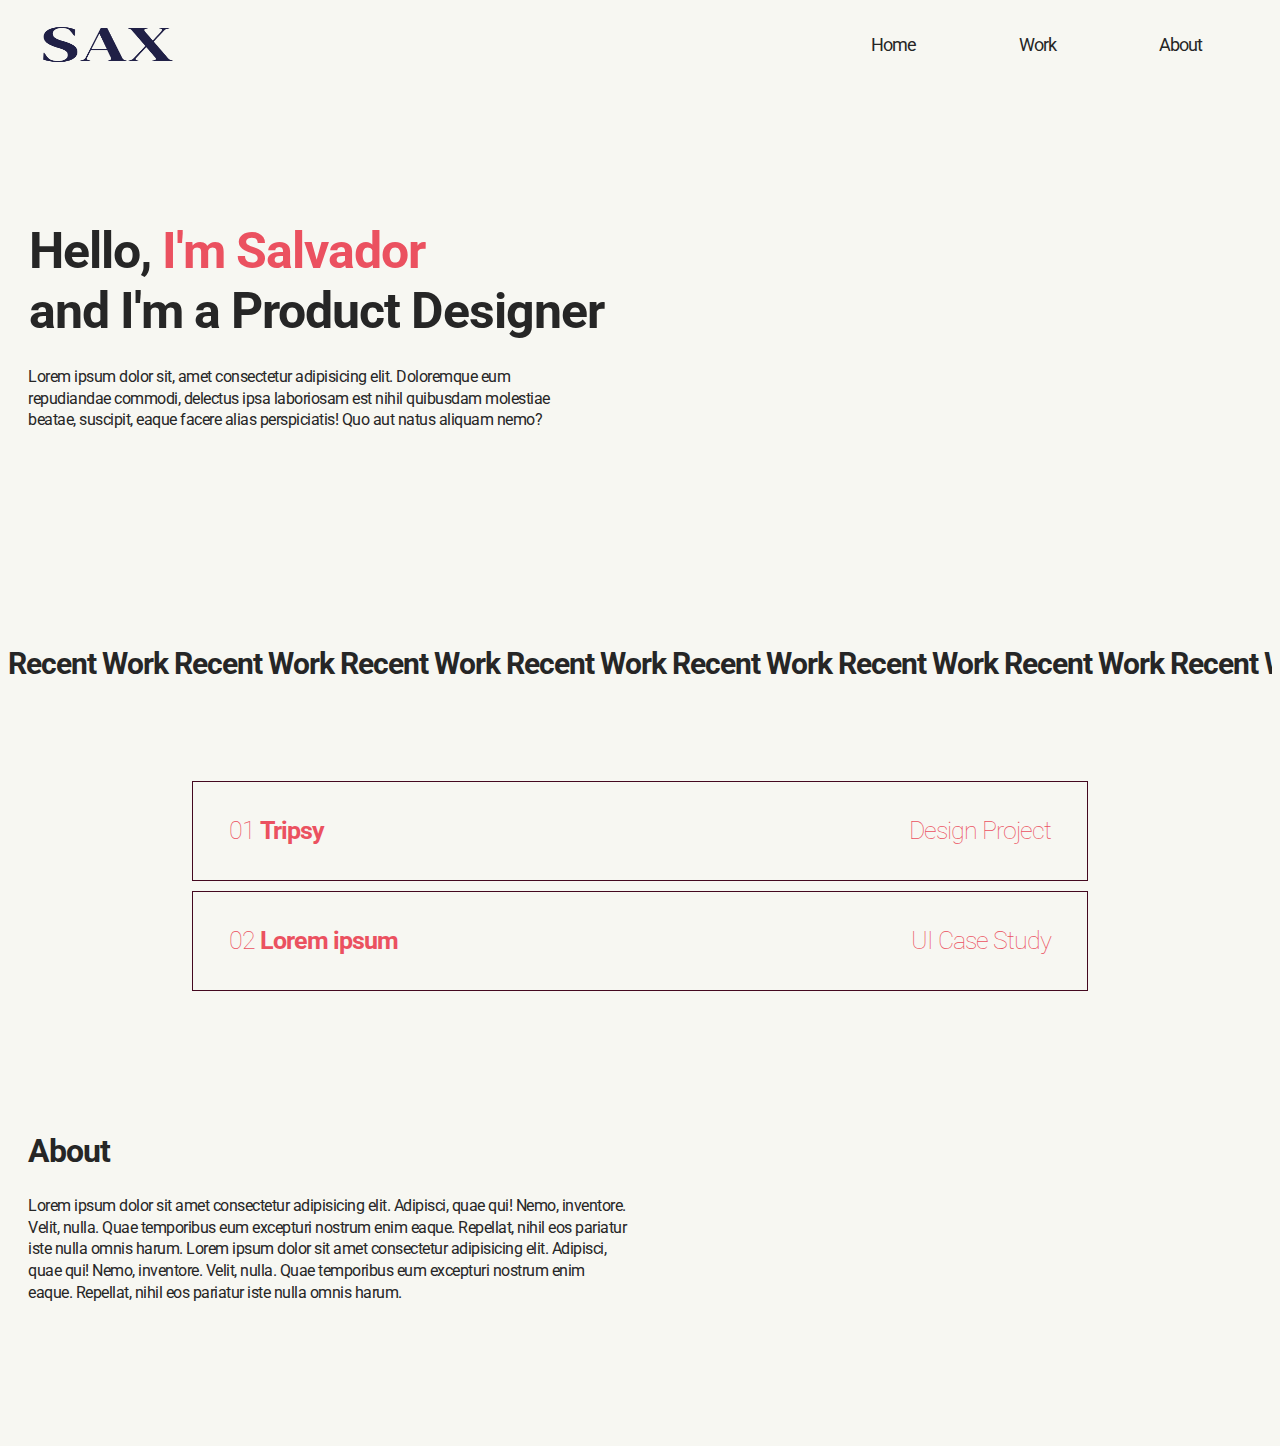
==== index.html @ dc63a910 "Styled the project button showcase and added the image pop-up when hovered over the button. Added ne" ====
<!DOCTYPE html>
<html lang="en">
  <head>
    <meta charset="UTF-8">
    <meta name="viewport" content="width=device-width, initial-scale=1.0">
    <meta http-equiv="X-UA-Compatible" content="ie=edge">
    <title>Product Design Portfolio</title>
    <link rel="icon" type="image" href="/images/icon.png">
    <link rel="stylesheet" href="styles.css">
    <link rel="preconnect" href="https://fonts.googleapis.com">
    <link rel="preconnect" href="https://fonts.gstatic.com" crossorigin>
    <link href="https://fonts.googleapis.com/css2?family=Roboto:wght@400;700&display=swap" rel="stylesheet">
  </head>
  <body>
    <!--header=home page-->
    <div id="header">
        <div class="container">
          <nav>
              <img src="images/logo.png" class="logo">
              <ul>
                  <li><a href="#">Home</a></li>
                  <li><a href="#">Work</a></li>
                  <li><a href="#">About</a></li>
              </ul>
          </nav>
          <div class="header-text">
            <h1>Hello, <span>I'm Salvador</span> </h1>
            <h1>and I'm a <span id="pd">Product Designer</span></h1>
          </div>
          <div class="header-subtext">
            <p>Lorem ipsum dolor sit, amet consectetur adipisicing elit. Doloremque eum repudiandae commodi, delectus ipsa laboriosam est nihil quibusdam molestiae beatae, suscipit, eaque facere alias perspiciatis! Quo aut natus aliquam nemo?</p>
          </div>
        </div>
    </div>
    <!--project showcase-->
    <div id="works">
      <div class="container">
        <div class="sec-header">
          <div class="anim">
            <p>Recent Work Recent Work Recent Work Recent Work Recent Work Recent Work Recent Work Recent Work Recent Work Recent Work Recent Work Recent Work Recent Work Recent Work Recent Work Recent Work Recent Work Recent Work</p>
          </div>
        </div>
        <div class="works-col">
          <button>
            <span>
              01 <span id="pr-name">Tripsy</span>
            </span>
            <img src="./images/tripsy-cover.png" class="proj-cover"/>
            <span>
              Design Project
            </span>
          </button>
          <button>
            <span>
              02 <span id="pr-name">Lorem ipsum</span>
            </span>
            <img src="https://picsum.photos/200" class="proj-cover"/>
            <span>
              UI Case Study
            </span>
          </button>
        </div>
      </div>
    </div>
    <!--about-->
    <div id="about">
      <div class="container">
        <h1>About</h1>
        <div class="description">
          <p>
            Lorem ipsum dolor sit amet consectetur adipisicing elit. Adipisci, quae qui! Nemo, inventore. Velit, nulla. Quae temporibus eum excepturi nostrum enim eaque. Repellat, nihil eos pariatur iste nulla omnis harum.
            Lorem ipsum dolor sit amet consectetur adipisicing elit. Adipisci, quae qui! Nemo, inventore. Velit, nulla. Quae temporibus eum excepturi nostrum enim eaque. Repellat, nihil eos pariatur iste nulla omnis harum.
          </p>
        </div>
        <div class="img-me">

        </div>
      </div>
    </div>
    
	<script src="index.js"></script>
  </body>
</html>
---- styles.css ----
*{
    font-family: 'Roboto', sans-serif;
    letter-spacing: -1px;
}
body{
    max-width: 100%;
    background-color: #F7F7F2;
    color: #262626;
    overflow-x: hidden;
}
#header, #about{
    padding: 10px 20px;
    
}
.logo{
    height: 35px;
    width: 130px;
    padding-left: 15px;
}
nav{
    display: flex;
    align-items: center;
    justify-content: space-between;
}
nav ul li{
    display: inline-block;
    list-style: none;
    margin: 0px 50px;
}

nav ul li a{
    color: #262626;
    letter-spacing: -1px;
    text-decoration: none;
    font-size: 18px;
}

nav ul li a:hover{
    color:#EB5160;
    transition: 0.3s;
}

.header-text{
    margin-top: 150px;
    width: 1000px;
}
.header-text span {
    color: #EB5160;
}
.header-text h1 {
    font-size: 50px;
    margin: 0px 0px;
    letter-spacing: -1px;
    padding: 1px;
}
.header-subtext{
    margin-top: 25px;
    margin-bottom: 125px;
    width: 500px;
}
.header-subtext p{
    width: 550px;
    letter-spacing: -0.5px;
    line-height: 1.35;
}
#pd {
    color: #262626;
    position: relative;
}
#pd::after{
    content: '';
    height: 2.5px;
    background: #450920;
    position: absolute;
    left: 0;
    bottom: -2.5px;
    width: 0%;
    z-index: -1;
    transition: all 0.3s;
    transform-origin: 0% 100%;
}
#pd:hover{
    color: #F7F7F2;
    transition: all 0.6s;
}
#pd:hover::after{
    width: 101%;
    transform: scaleY(25);
    transition: all 0.5s;
}

#works{
    padding: 50px 0px;
    overflow: hidden;
}

#works .sec-header{
    white-space: nowrap;
    padding-bottom: 50px;
}

#works .sec-header p{
    font-size: 30px;
    color:#262626;
    font-weight: bold;
    margin-bottom: 0;
}

#works .anim{
    animation: anim 10s infinite linear;
}

@keyframes anim{
    from{
        transform: translateX(0%);
    }
    to {
        transform: translateX(-50%);
    }
}

.works-col{
    padding: 50px 125px;
    display: block;
}
.works-col button{
    background-color: #F7F7F2;
    height: 100px;
    width: 70vw;
    border: 1px solid #450920;
    margin-bottom: 10px;
    display: flex;
    justify-content: space-between;
    align-items: center;
    cursor: pointer;
    margin-right: auto;
    margin-left: auto;
}

.works-col button:hover{
    transition: 0s;
    background-color: #450920;
    border-radius: 100px;
}

.works-col button:hover > span, .works-col button:hover > span #pr-name{
    color:#F7F7F2;
}

.works-col button span{
    color: #EB5160;
    margin: 0px 30px;
    font-weight:lighter;
    font-size: 25px;
    max-width: 200px;
    display: inline-block;
}

.works-col button span #pr-name{
    color: #EB5160;
    margin: 0px 0px;
    font-weight: bold;
}

.description{
    margin-top: 25px;
    margin-bottom: 125px;
    width: 500px;
}
.description p{
    width: 600px;
    letter-spacing: -0.5px;
    line-height: 1.35;
}
.proj-cover{
    position: relative;
    object-fit: cover;
    height: 250px;
    width: 250px;
    left: 5px;
    border-radius: 20px;
    display: none;
    border: 1px solid #450920;
}

.works-col button:hover .proj-cover{
    display: block;
}

@media only screen and (max-width: 800px) {
    .works-col button:hover .proj-cover{
        display: none;
    }
}
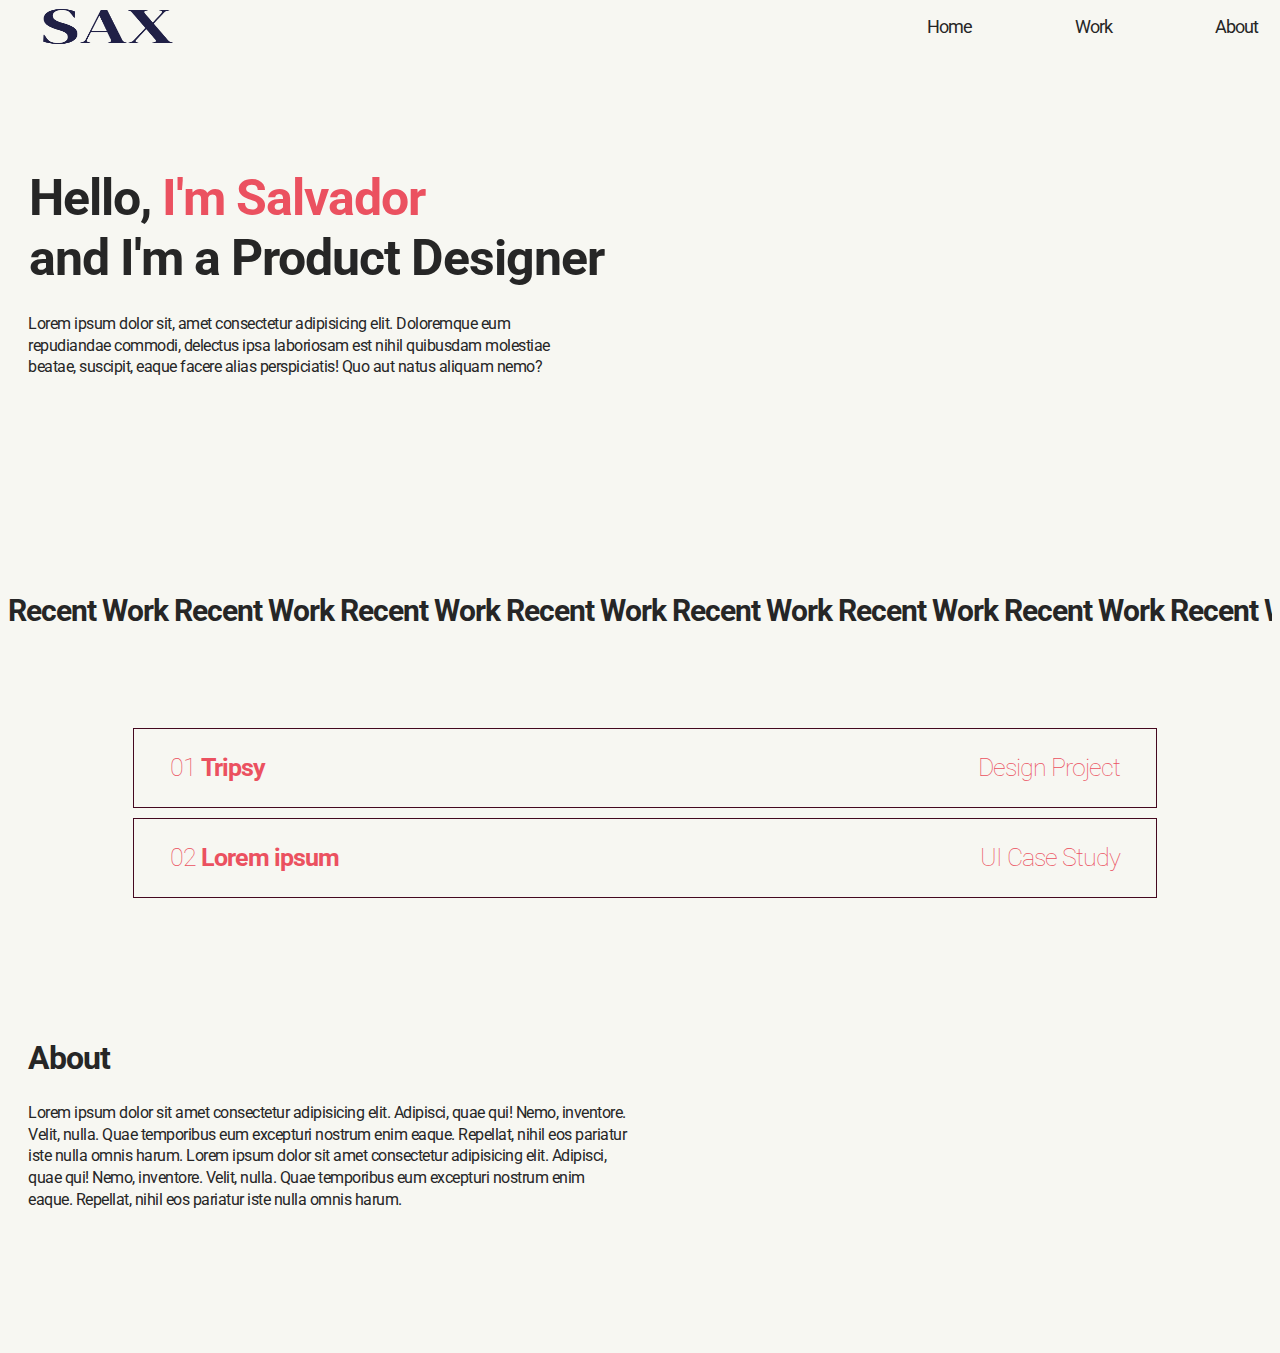
==== commit a659ea24: "Made navbar stick to top of screen when scrolling. Made the project buttons thinner and longer as we" ====
--- a/index.html
+++ b/index.html
@@ -15,7 +15,7 @@
     <!--header=home page-->
     <div id="header">
         <div class="container">
-          <nav>
+          <nav id="sticky">
               <img src="images/logo.png" class="logo">
               <ul>
                   <li><a href="#">Home</a></li>
--- a/styles.css
+++ b/styles.css
@@ -22,6 +22,12 @@
     align-items: center;
     justify-content: space-between;
 }
+#sticky {
+    background-color: #F7F7F2;
+    position: fixed;
+    top: 0;
+    width: 100%;
+  }
 nav ul li{
     display: inline-block;
     list-style: none;
@@ -125,8 +131,8 @@
 }
 .works-col button{
     background-color: #F7F7F2;
-    height: 100px;
-    width: 70vw;
+    height: 80px;
+    width: 80vw;
     border: 1px solid #450920;
     margin-bottom: 10px;
     display: flex;
@@ -141,6 +147,7 @@
     transition: 0s;
     background-color: #450920;
     border-radius: 100px;
+    transition: 0.1s;
 }
 
 .works-col button:hover > span, .works-col button:hover > span #pr-name{
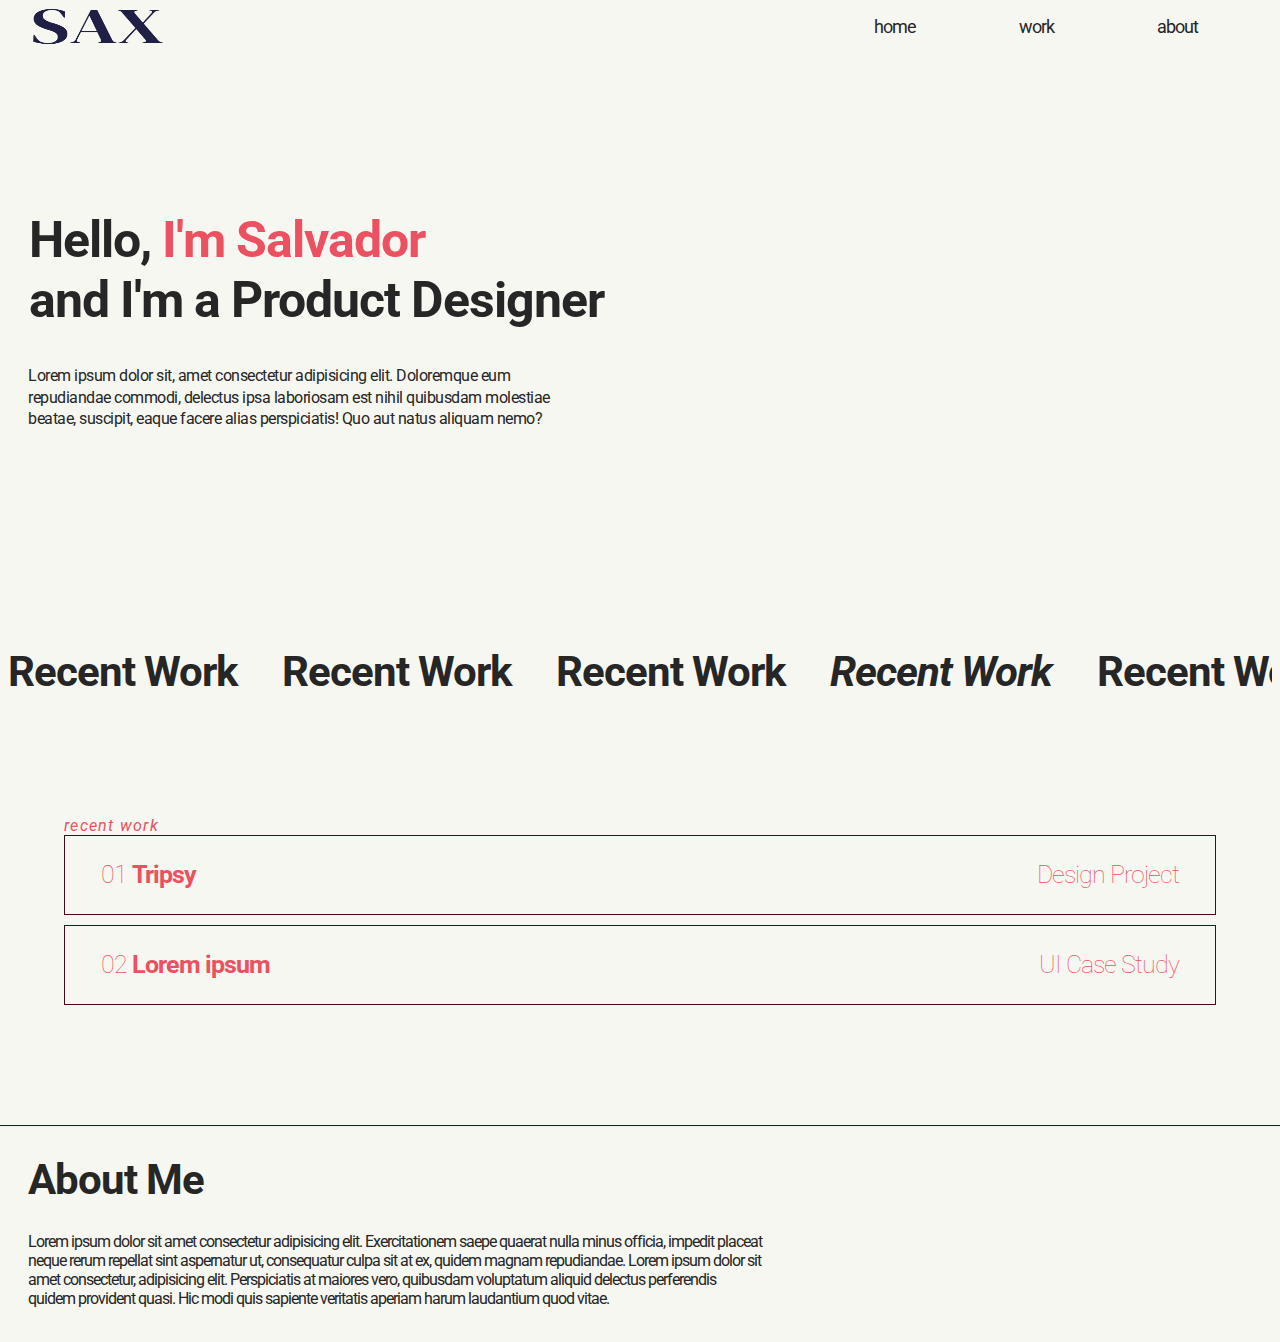
==== commit 203c04e4: "more format changes to the css. updated the structure and animation within the recent work section. " ====
--- a/index.html
+++ b/index.html
@@ -37,10 +37,11 @@
       <div class="container">
         <div class="sec-header">
           <div class="anim">
-            <p>Recent Work Recent Work Recent Work Recent Work Recent Work Recent Work Recent Work Recent Work Recent Work Recent Work Recent Work Recent Work Recent Work Recent Work Recent Work Recent Work Recent Work Recent Work</p>
+            <p>Recent Work &nbsp &nbsp Recent Work &nbsp &nbsp Recent Work &nbsp &nbsp <i>Recent Work &nbsp &nbsp</i> Recent Work &nbsp &nbsp Recent Work &nbsp &nbsp <i>Recent Work &nbsp &nbsp</i> Recent Work &nbsp &nbsp Recent Work &nbsp &nbsp Recent Work &nbsp &nbsp Recent Work &nbsp &nbsp Recent Work &nbsp &nbsp Recent </p>
           </div>
         </div>
         <div class="works-col">
+          <span id="works-header">recent work</span>
           <button>
             <span>
               01 <span id="pr-name">Tripsy</span>
@@ -63,19 +64,18 @@
       </div>
     </div>
     <!--about-->
+    <hr>
     <div id="about">
       <div class="container">
-        <h1>About</h1>
-        <div class="description">
-          <p>
-            Lorem ipsum dolor sit amet consectetur adipisicing elit. Adipisci, quae qui! Nemo, inventore. Velit, nulla. Quae temporibus eum excepturi nostrum enim eaque. Repellat, nihil eos pariatur iste nulla omnis harum.
-            Lorem ipsum dolor sit amet consectetur adipisicing elit. Adipisci, quae qui! Nemo, inventore. Velit, nulla. Quae temporibus eum excepturi nostrum enim eaque. Repellat, nihil eos pariatur iste nulla omnis harum.
-          </p>
+        <div class="row">
+          <div class="about-col1">
+            <h1 class="sub-title">About Me</h1>
+            <p>Lorem ipsum dolor sit amet consectetur adipisicing elit. Exercitationem saepe quaerat nulla minus officia, impedit placeat neque rerum repellat sint aspernatur ut, consequatur culpa sit at ex, quidem magnam repudiandae. Lorem ipsum dolor sit amet consectetur, adipisicing elit. Perspiciatis at maiores vero, quibusdam voluptatum aliquid delectus perferendis quidem provident quasi. Hic modi quis sapiente veritatis aperiam harum laudantium quod vitae.</p>
+          </div>
+          <div class="about-col2">
+            <!--image of me-->
+          </div>
         </div>
-        <div class="img-me">
-
-        </div>
-      </div>
     </div>
     
 	<script src="index.js"></script>
--- a/styles.css
+++ b/styles.css
@@ -8,10 +8,6 @@
     color: #262626;
     overflow-x: hidden;
 }
-#header, #about{
-    padding: 10px 20px;
-    
-}
 .logo{
     height: 35px;
     width: 130px;
@@ -21,12 +17,21 @@
     display: flex;
     align-items: center;
     justify-content: space-between;
+    margin: 0px;
+    padding: 0px 10px;
+    white-space:nowrap;
+
+}
+nav ul{
+    padding-right: 50px;
 }
 #sticky {
     background-color: #F7F7F2;
     position: fixed;
     top: 0;
     width: 100%;
+    z-index: 9999;
+    margin: 0px;
   }
 nav ul li{
     display: inline-block;
@@ -39,6 +44,7 @@
     letter-spacing: -1px;
     text-decoration: none;
     font-size: 18px;
+    text-transform: lowercase;
 }
 
 nav ul li a:hover{
@@ -47,8 +53,9 @@
 }
 
 .header-text{
-    margin-top: 150px;
+    margin-top: 200px;
     width: 1000px;
+    padding: 10px 20px;
 }
 .header-text span {
     color: #EB5160;
@@ -63,6 +70,7 @@
     margin-top: 25px;
     margin-bottom: 125px;
     width: 500px;
+    padding: 0px 20px;
 }
 .header-subtext p{
     width: 550px;
@@ -106,14 +114,14 @@
 }
 
 #works .sec-header p{
-    font-size: 30px;
+    font-size: 42px;
     color:#262626;
     font-weight: bold;
     margin-bottom: 0;
 }
 
 #works .anim{
-    animation: anim 10s infinite linear;
+    animation: anim 6.5s infinite linear;
 }
 
 @keyframes anim{
@@ -124,15 +132,23 @@
         transform: translateX(-50%);
     }
 }
+#works-header{
+    font-style: italic;
+    letter-spacing: 1.25px;
+    color: #EB5160;
+}
 
 .works-col{
-    padding: 50px 125px;
+    white-space: nowrap;
+    padding: 70px 0px;
+    margin: 0 auto;
     display: block;
+    width: 90vw;
 }
 .works-col button{
     background-color: #F7F7F2;
     height: 80px;
-    width: 80vw;
+    width: 100%;
     border: 1px solid #450920;
     margin-bottom: 10px;
     display: flex;
@@ -169,33 +185,56 @@
     font-weight: bold;
 }
 
-.description{
-    margin-top: 25px;
-    margin-bottom: 125px;
-    width: 500px;
-}
-.description p{
-    width: 600px;
-    letter-spacing: -0.5px;
-    line-height: 1.35;
-}
 .proj-cover{
-    position: relative;
+    position: absolute;
+    left: 40%;
     object-fit: cover;
-    height: 250px;
-    width: 250px;
-    left: 5px;
-    border-radius: 20px;
+    height: 300px;
+    width: 350px;
+    border-radius: 50px;
     display: none;
     border: 1px solid #450920;
 }
 
 .works-col button:hover .proj-cover{
     display: block;
+    animation: fade_in_show 0.3s;
+}
+@keyframes fade_in_show {
+    0%{
+        opacity: 0;
+        transform: scale(0.7);
+    }
+    100%{
+        opacity: 1;
+        transform: scale(1);
+    }
 }
 
 @media only screen and (max-width: 800px) {
     .works-col button:hover .proj-cover{
         display: none;
     }
-}+}
+#about{
+    padding: 10px 20px;
+    
+}
+.row{
+    display: flex;
+    justify-content: space-between;
+    flex-wrap: wrap;
+}
+.about-col1{
+    flex-basis: 60%;
+}
+.sub-title{
+    font-size: 42px;
+}
+.about-col2{
+    flex-basis: 35%;
+}
+hr{
+    border-top: .5px solid #450920;
+    margin: -10px;
+  }
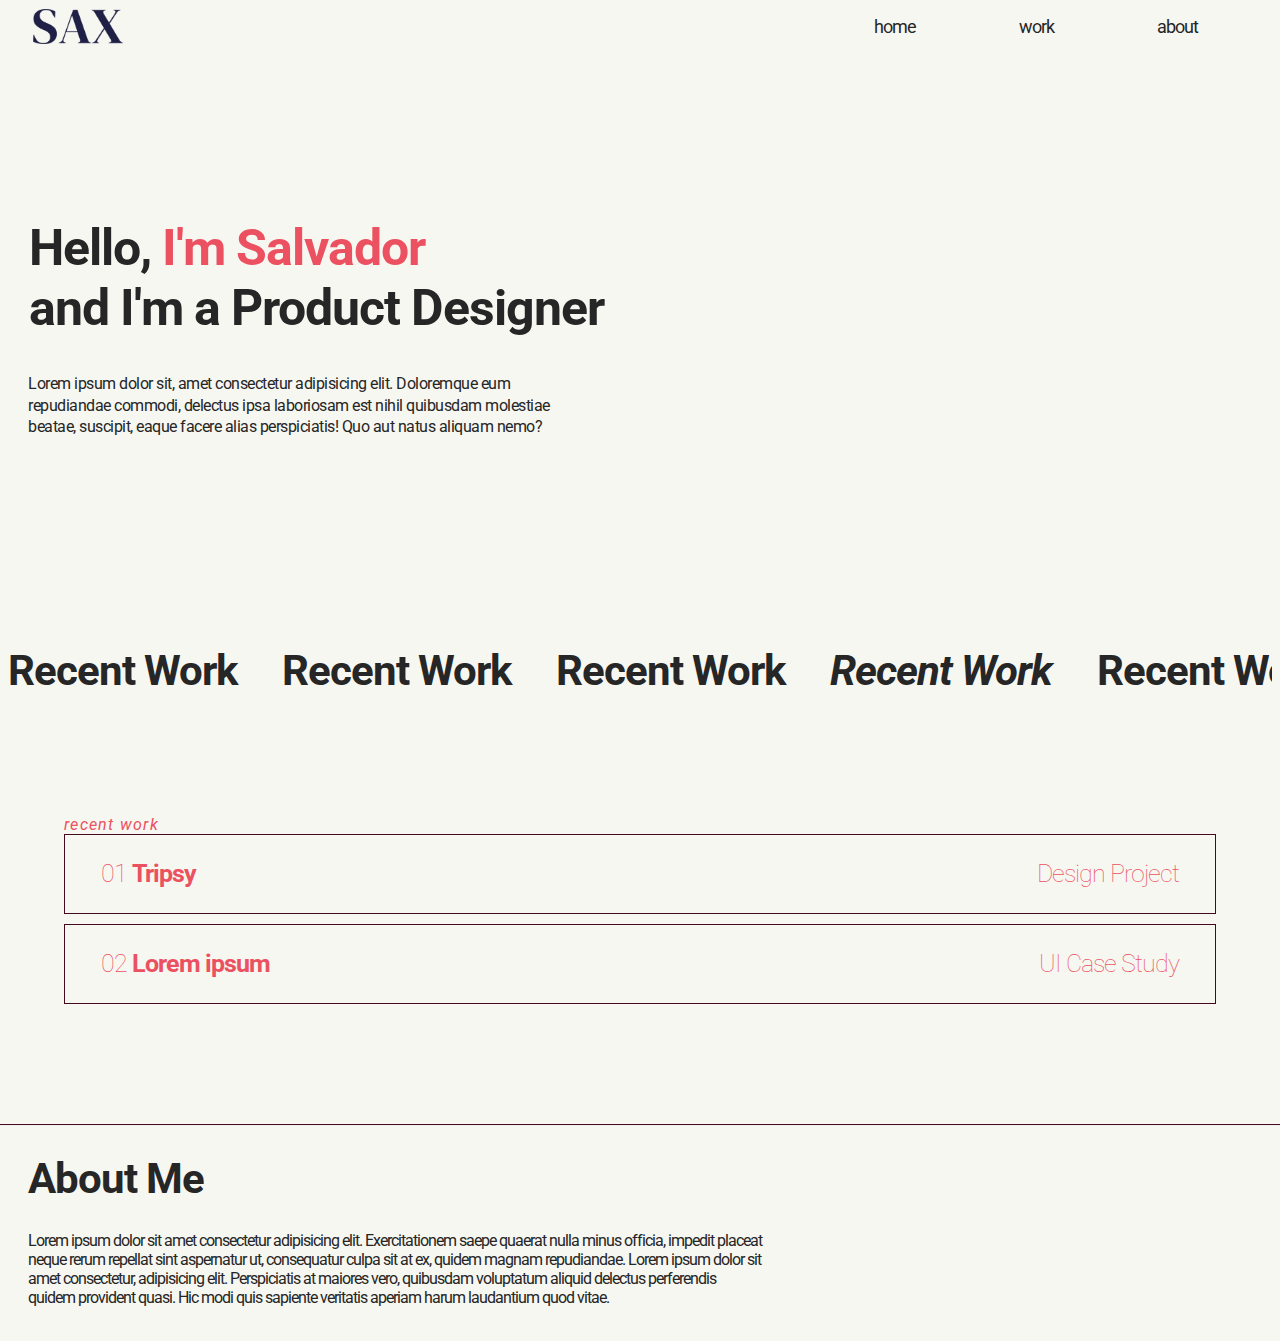
==== commit 4ad635e1: "general changes to make site more functional. Minor layour changes" ====
--- a/index.html
+++ b/index.html
@@ -23,12 +23,19 @@
                   <li><a href="#">About</a></li>
               </ul>
           </nav>
-          <div class="header-text">
-            <h1>Hello, <span>I'm Salvador</span> </h1>
-            <h1>and I'm a <span id="pd">Product Designer</span></h1>
-          </div>
-          <div class="header-subtext">
-            <p>Lorem ipsum dolor sit, amet consectetur adipisicing elit. Doloremque eum repudiandae commodi, delectus ipsa laboriosam est nihil quibusdam molestiae beatae, suscipit, eaque facere alias perspiciatis! Quo aut natus aliquam nemo?</p>
+          <div class="row">
+            <div class="hero">
+              <div class="header-text">
+                <h1>Hello, <span>I'm Salvador</span> </h1>
+                <h1>and I'm a <span id="pd">Product Designer</span></h1>
+              </div>
+              <div class="header-subtext">
+                <p>Lorem ipsum dolor sit, amet consectetur adipisicing elit. Doloremque eum repudiandae commodi, delectus ipsa laboriosam est nihil quibusdam molestiae beatae, suscipit, eaque facere alias perspiciatis! Quo aut natus aliquam nemo?</p>
+              </div>
+            </div>
+            <div id="bg-cont">
+              
+            </div>
           </div>
         </div>
     </div>
--- a/styles.css
+++ b/styles.css
@@ -10,7 +10,7 @@
 }
 .logo{
     height: 35px;
-    width: 130px;
+    width: 90px;
     padding-left: 15px;
 }
 nav{
@@ -24,6 +24,10 @@
 }
 nav ul{
     padding-right: 50px;
+}
+#header .container{
+    margin-bottom: 100px;
+    flex-basis: 10%;
 }
 #sticky {
     background-color: #F7F7F2;
@@ -54,8 +58,9 @@
 
 .header-text{
     margin-top: 200px;
-    width: 1000px;
+    width: 50vw;
     padding: 10px 20px;
+    white-space: nowrap;
 }
 .header-text span {
     color: #EB5160;
@@ -68,7 +73,6 @@
 }
 .header-subtext{
     margin-top: 25px;
-    margin-bottom: 125px;
     width: 500px;
     padding: 0px 20px;
 }
@@ -210,12 +214,6 @@
         transform: scale(1);
     }
 }
-
-@media only screen and (max-width: 800px) {
-    .works-col button:hover .proj-cover{
-        display: none;
-    }
-}
 #about{
     padding: 10px 20px;
     
@@ -238,3 +236,22 @@
     border-top: .5px solid #450920;
     margin: -10px;
   }
+
+  @media only screen and (max-width: 600px) {
+    .works-col button:hover .proj-cover{
+        display: none;
+    }
+    .works-col button span{
+        display: block;
+        text-align: left;
+    }
+    .header-text h1{
+        font-size: 34px;
+    }
+    #pd:hover::after{
+        transform: scaleY(17);
+    }
+    .header-subtext p{
+        width: 400px;
+    }
+}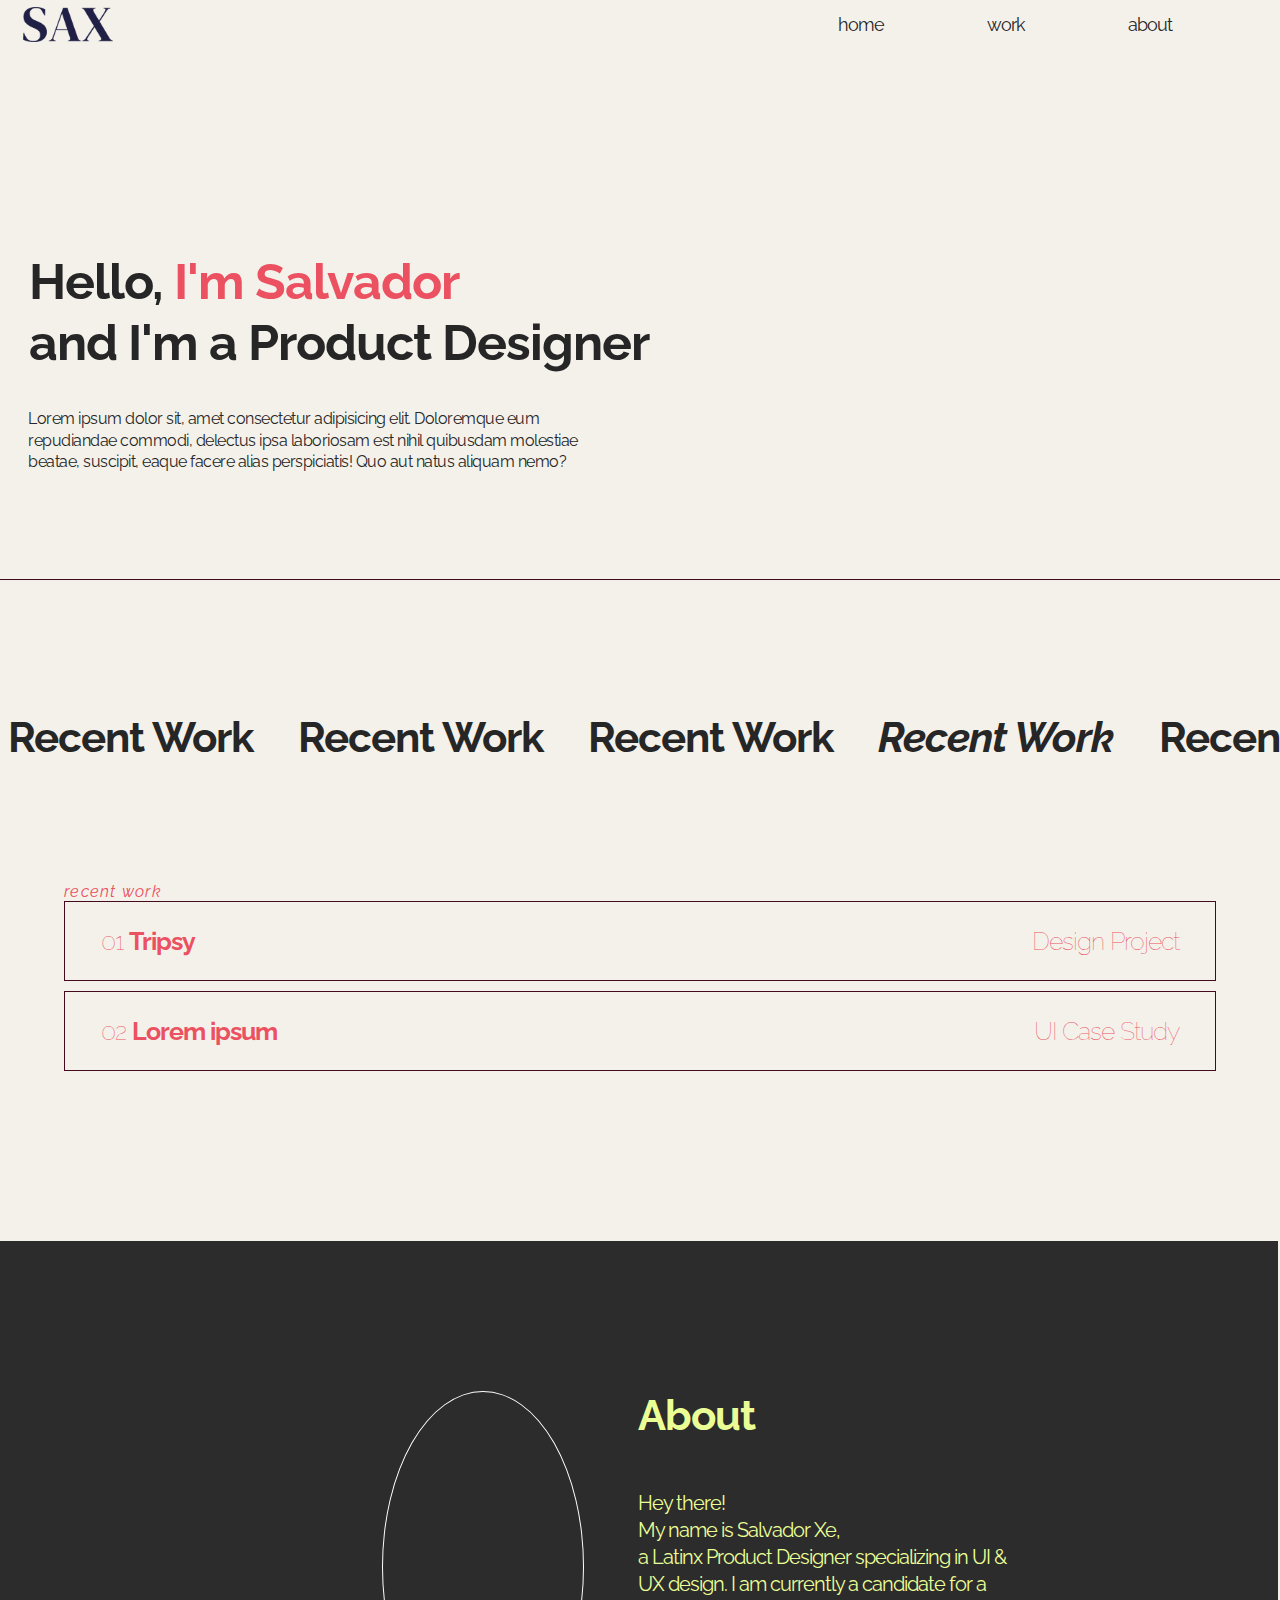
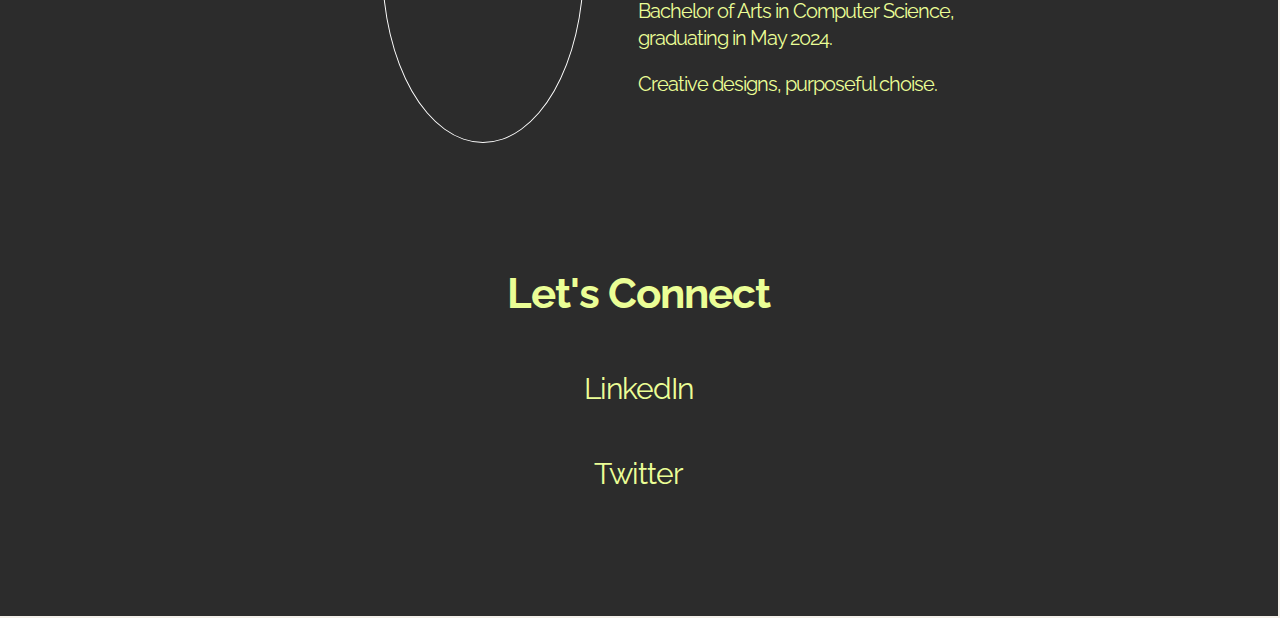
==== commit cd0755cc: "general style changes. Further development of about section with links." ====
--- a/index.html
+++ b/index.html
@@ -7,15 +7,15 @@
     <title>Product Design Portfolio</title>
     <link rel="icon" type="image" href="/images/icon.png">
     <link rel="stylesheet" href="styles.css">
-    <link rel="preconnect" href="https://fonts.googleapis.com">
-    <link rel="preconnect" href="https://fonts.gstatic.com" crossorigin>
-    <link href="https://fonts.googleapis.com/css2?family=Roboto:wght@400;700&display=swap" rel="stylesheet">
+    <style>
+      @import url('https://fonts.googleapis.com/css2?family=Raleway:wght@100;300;400;700;800&display=swap');
+    </style>
   </head>
   <body>
     <!--header=home page-->
     <div id="header">
         <div class="container">
-          <nav id="sticky">
+          <nav id>
               <img src="images/logo.png" class="logo">
               <ul>
                   <li><a href="#">Home</a></li>
@@ -39,6 +39,7 @@
           </div>
         </div>
     </div>
+    <hr>
     <!--project showcase-->
     <div id="works">
       <div class="container">
@@ -71,20 +72,30 @@
       </div>
     </div>
     <!--about-->
-    <hr>
     <div id="about">
       <div class="container">
         <div class="row">
           <div class="about-col1">
-            <h1 class="sub-title">About Me</h1>
-            <p>Lorem ipsum dolor sit amet consectetur adipisicing elit. Exercitationem saepe quaerat nulla minus officia, impedit placeat neque rerum repellat sint aspernatur ut, consequatur culpa sit at ex, quidem magnam repudiandae. Lorem ipsum dolor sit amet consectetur, adipisicing elit. Perspiciatis at maiores vero, quibusdam voluptatum aliquid delectus perferendis quidem provident quasi. Hic modi quis sapiente veritatis aperiam harum laudantium quod vitae.</p>
+            <!--image of me-->
+            <div>
+
+            </div>
           </div>
           <div class="about-col2">
-            <!--image of me-->
+            <h1 class="sub-title">About</h1>
+            <span>
+              Hey there!<br>My name is Salvador Xe,<br> a Latinx Product Designer specializing in UI & UX design. I am currently a candidate for a Bachelor of Arts in Computer Science, graduating in May 2024.
+            </span>
+            <p>Creative designs, purposeful choise.</p>
           </div>
+          </div>
+          <div class="connect">
+            <h1>Let's Connect</h1>
+            <a href="https://www.linkedin.com/in/salvador-xe/" target="_blank">LinkedIn</a>
+            <a href="https://twitter.com/ennsalad?s=21&t=iCA6GSl_lS43xps2Y5ktQA" target="_blank">Twitter</a>
         </div>
     </div>
     
-	<script src="index.js"></script>
+	  <script src="index.js"></script>
   </body>
 </html>--- a/styles.css
+++ b/styles.css
@@ -1,10 +1,10 @@
 *{
-    font-family: 'Roboto', sans-serif;
+    font-family: 'Raleway', sans-serif;
     letter-spacing: -1px;
 }
 body{
     max-width: 100%;
-    background-color: #F7F7F2;
+    background-color: #F4F1EB;
     color: #262626;
     overflow-x: hidden;
 }
@@ -17,7 +17,7 @@
     display: flex;
     align-items: center;
     justify-content: space-between;
-    margin: 0px;
+    margin: -10px;
     padding: 0px 10px;
     white-space:nowrap;
 
@@ -29,14 +29,6 @@
     margin-bottom: 100px;
     flex-basis: 10%;
 }
-#sticky {
-    background-color: #F7F7F2;
-    position: fixed;
-    top: 0;
-    width: 100%;
-    z-index: 9999;
-    margin: 0px;
-  }
 nav ul li{
     display: inline-block;
     list-style: none;
@@ -98,7 +90,7 @@
     transform-origin: 0% 100%;
 }
 #pd:hover{
-    color: #F7F7F2;
+    color: #F4F1EB;
     transition: all 0.6s;
 }
 #pd:hover::after{
@@ -108,8 +100,8 @@
 }
 
 #works{
-    padding: 50px 0px;
-    overflow: hidden;
+    height: auto;
+    padding: 100px 0px;
 }
 
 #works .sec-header{
@@ -150,7 +142,7 @@
     width: 90vw;
 }
 .works-col button{
-    background-color: #F7F7F2;
+    background-color: #F4F1EB;
     height: 80px;
     width: 100%;
     border: 1px solid #450920;
@@ -171,7 +163,7 @@
 }
 
 .works-col button:hover > span, .works-col button:hover > span #pr-name{
-    color:#F7F7F2;
+    color:#F4F1EB;
 }
 
 .works-col button span{
@@ -215,43 +207,103 @@
     }
 }
 #about{
-    padding: 10px 20px;
+    padding: 100px 0px;
+    width: 100vw;
+    height: auto;
+    background-color: #2C2C2C;
+    color: #EBFE96;
+    margin: -10px;
     
+}
+#about .container .row{
+    padding: 0px 100px;
 }
 .row{
     display: flex;
     justify-content: space-between;
     flex-wrap: wrap;
+    
 }
 .about-col1{
-    flex-basis: 60%;
+    flex-basis: 45%;
+}
+.about-col1 div{
+    margin-top: 50px;
+    float: right;
+    width: 200px;
+    height: 350px;
+    border: 1px solid #fff;
+    border-radius: 50%;
 }
 .sub-title{
+    margin-top: 50px;
+    margin-bottom: 50px;
     font-size: 42px;
 }
 .about-col2{
-    flex-basis: 35%;
+    text-align: left;
+    width: 500px;
+    height: 500px;
+    flex-basis: 50%;
+}
+.about-col2 span{
+    display: inline-block;
+    width: 30vw;
+    font-size: 20px;
+    font-weight: thin;
+    line-height: 1.35;
+}
+.about-col2 p{
+    width: 30vw;
+    font-size: 20px;
 }
 hr{
     border-top: .5px solid #450920;
     margin: -10px;
-  }
-
-  @media only screen and (max-width: 600px) {
+}
+.connect{
+    text-align: center;
+}
+.connect h1{
+    font-size: 42px;
+}
+.connect a{
+    padding-top: 25px;
+    padding-bottom: 25px;
+    text-decoration: none;
+    color: #EBFE96;
+    font-size: 30px;
+    display: block;
+}
+@media only screen and (max-width: 600px) {
     .works-col button:hover .proj-cover{
         display: none;
     }
     .works-col button span{
         display: block;
         text-align: left;
+        font-size: 22px;
     }
     .header-text h1{
-        font-size: 34px;
+        font-size: 32px;
     }
     #pd:hover::after{
         transform: scaleY(17);
     }
     .header-subtext p{
-        width: 400px;
+        width: 350px;
+    }
+    .about-col1{
+        display: none;
+    }
+    .about-col2{
+        width: 600px;
+    }
+    #about .container .row{
+        padding: 0px 30px;
+    }
+    .about-col2 span, .about-col2 p{
+        width: 500px;
+        font-size: 28px;
     }
 }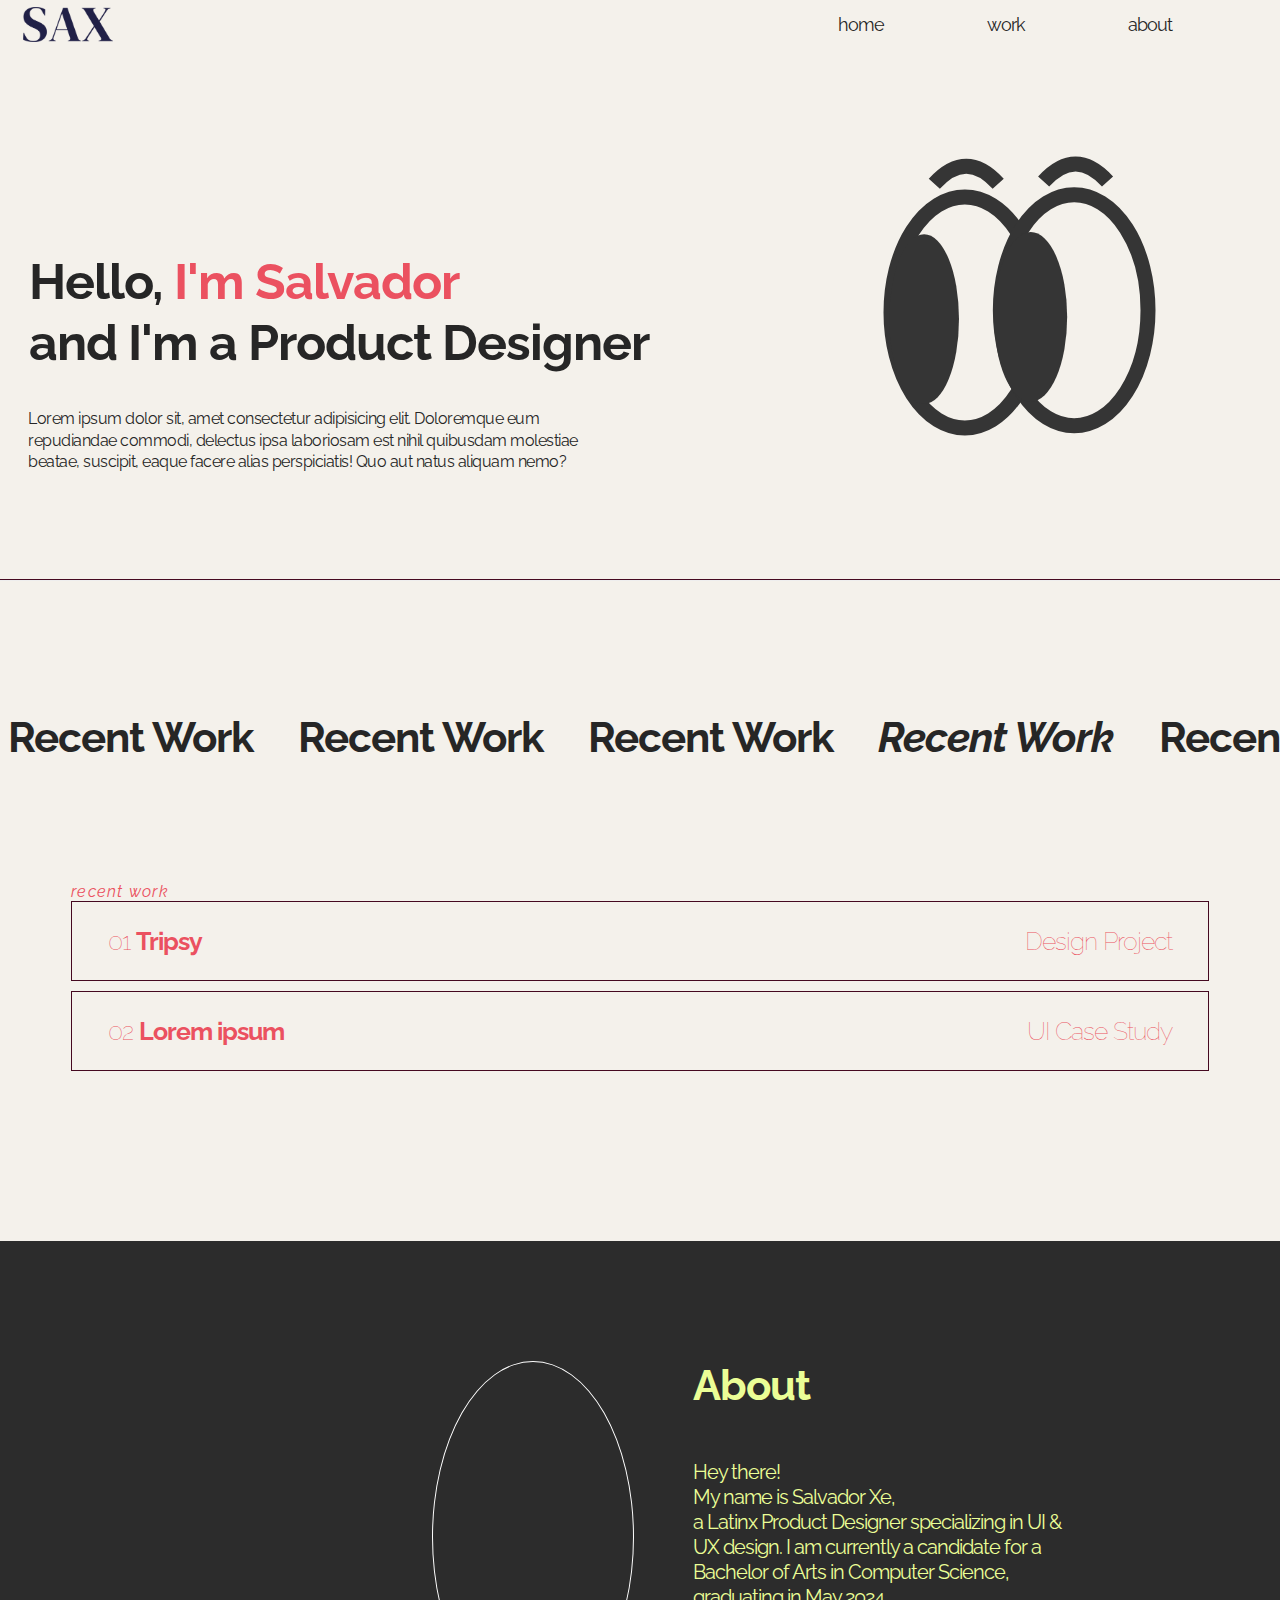
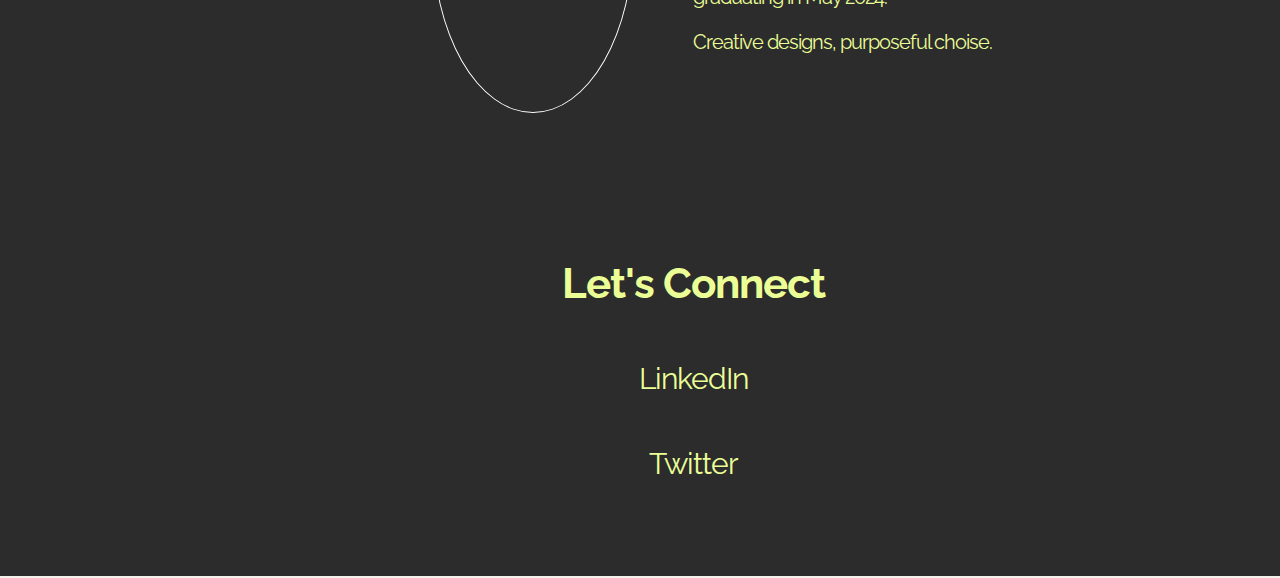
==== commit 24e61cca: "added hero svg element for landing page with CSS animation. General changes to code for improved per" ====
--- a/index.html
+++ b/index.html
@@ -34,7 +34,21 @@
               </div>
             </div>
             <div id="bg-cont">
-              
+              <svg id="svg" width="300" height="300" xmlns="http://www.w3.org/2000/svg" xmlns:svg="http://www.w3.org/2000/svg">
+                <!-- Created with SVG-edit - https://github.com/SVG-Edit/svgedit-->    
+                <g class="layer">
+                 <title>Layer 1</title>
+                 <g class="layer" id="svg_2">
+                  <ellipse cx="92.83" cy="171.47" fill="#f4f1eb" id="border-1" rx="73.83" ry="115.53" stroke="#353535" stroke-dasharray="null" stroke-linecap="null" stroke-linejoin="null" stroke-width="15"/>
+                  <ellipse cx="57.34" cy="178.05" fill="#353535" id="eyeball-1" rx="38.34" ry="84.82" stroke="#353535" stroke-dasharray="null" stroke-linecap="null" stroke-linejoin="null" stroke-width="0"/>
+                  <path d="m62.31,34.74q31.95,-35.09 63.89,0" fill="transparent" id="brow-1" stroke="#353535" stroke-width="15"/>
+                  <ellipse cx="202.17" cy="169.28" fill="#f4f1eb" id="border-2" rx="73.83" ry="115.53" stroke="#353535" stroke-dasharray="null" stroke-linecap="null" stroke-linejoin="null" stroke-width="15"/>
+                  <ellipse cx="166.67" cy="175.86" fill="#353535" id="eyeball-2" rx="38.34" ry="84.82" stroke="#353535" stroke-dasharray="null" stroke-linecap="null" stroke-linejoin="null" stroke-width="0"
+                  />
+                  <path d="m171.64,32.55q31.95,-35.09 63.89,0" fill="transparent" id="brow-2" stroke="#353535" stroke-width="15"/>
+                 </g>
+                </g>
+               </svg>
             </div>
           </div>
         </div>
--- a/styles.css
+++ b/styles.css
@@ -73,6 +73,51 @@
     letter-spacing: -0.5px;
     line-height: 1.35;
 }
+#bg-cont svg{
+    display: inline-block;
+    padding-top: 100px;
+    margin-right: 100px;
+    width: auto;
+    height: auto;
+}
+#eyeball-1{
+    /*HOVER OFF*/
+    transform: scaleX(0.9091);
+    transition: 0.6s ease;
+    
+}
+#eyeball-2{
+    /*HOVER OFF*/
+    transform: scaleX(0.952);
+    transition: 0.6s ease;
+    
+}
+#svg:hover #eyeball-1{
+    /*HOVER ON*/
+    transform: scaleX(1.1);
+    transition: 0.5s ease;
+}
+#svg:hover #eyeball-2{
+    transform: scaleX(1.01);
+    transition: 0.5s ease;
+}
+#brow-1{
+    transform: translateY(0.5rem);
+    transition: 0.6s ease;
+}
+#svg:hover #brow-1{
+    transform: translateY(-0.5rem);
+    transition: 0.6s ease;
+}
+#brow-2{
+    transform: translateY(0.5rem);
+    transition: 0.6s ease;
+}
+#svg:hover #brow-2{
+    transform: translateY(-0.5rem);
+    transition: 0.6s ease;
+}
+
 #pd {
     color: #262626;
     position: relative;
@@ -139,7 +184,7 @@
     padding: 70px 0px;
     margin: 0 auto;
     display: block;
-    width: 90vw;
+    width: 90%;
 }
 .works-col button{
     background-color: #F4F1EB;
@@ -207,8 +252,8 @@
     }
 }
 #about{
-    padding: 100px 0px;
-    width: 100vw;
+    padding: 70px 0px;
+    width: 110%;
     height: auto;
     background-color: #2C2C2C;
     color: #EBFE96;
@@ -251,7 +296,7 @@
     width: 30vw;
     font-size: 20px;
     font-weight: thin;
-    line-height: 1.35;
+    line-height: 1.25;
 }
 .about-col2 p{
     width: 30vw;
@@ -262,6 +307,7 @@
     margin: -10px;
 }
 .connect{
+    padding-top: 20px;
     text-align: center;
 }
 .connect h1{
@@ -297,13 +343,13 @@
         display: none;
     }
     .about-col2{
-        width: 600px;
+        flex-basis: 100%;
     }
     #about .container .row{
         padding: 0px 30px;
     }
     .about-col2 span, .about-col2 p{
-        width: 500px;
-        font-size: 28px;
+        width: 100%;
+        font-size: 26px;
     }
 }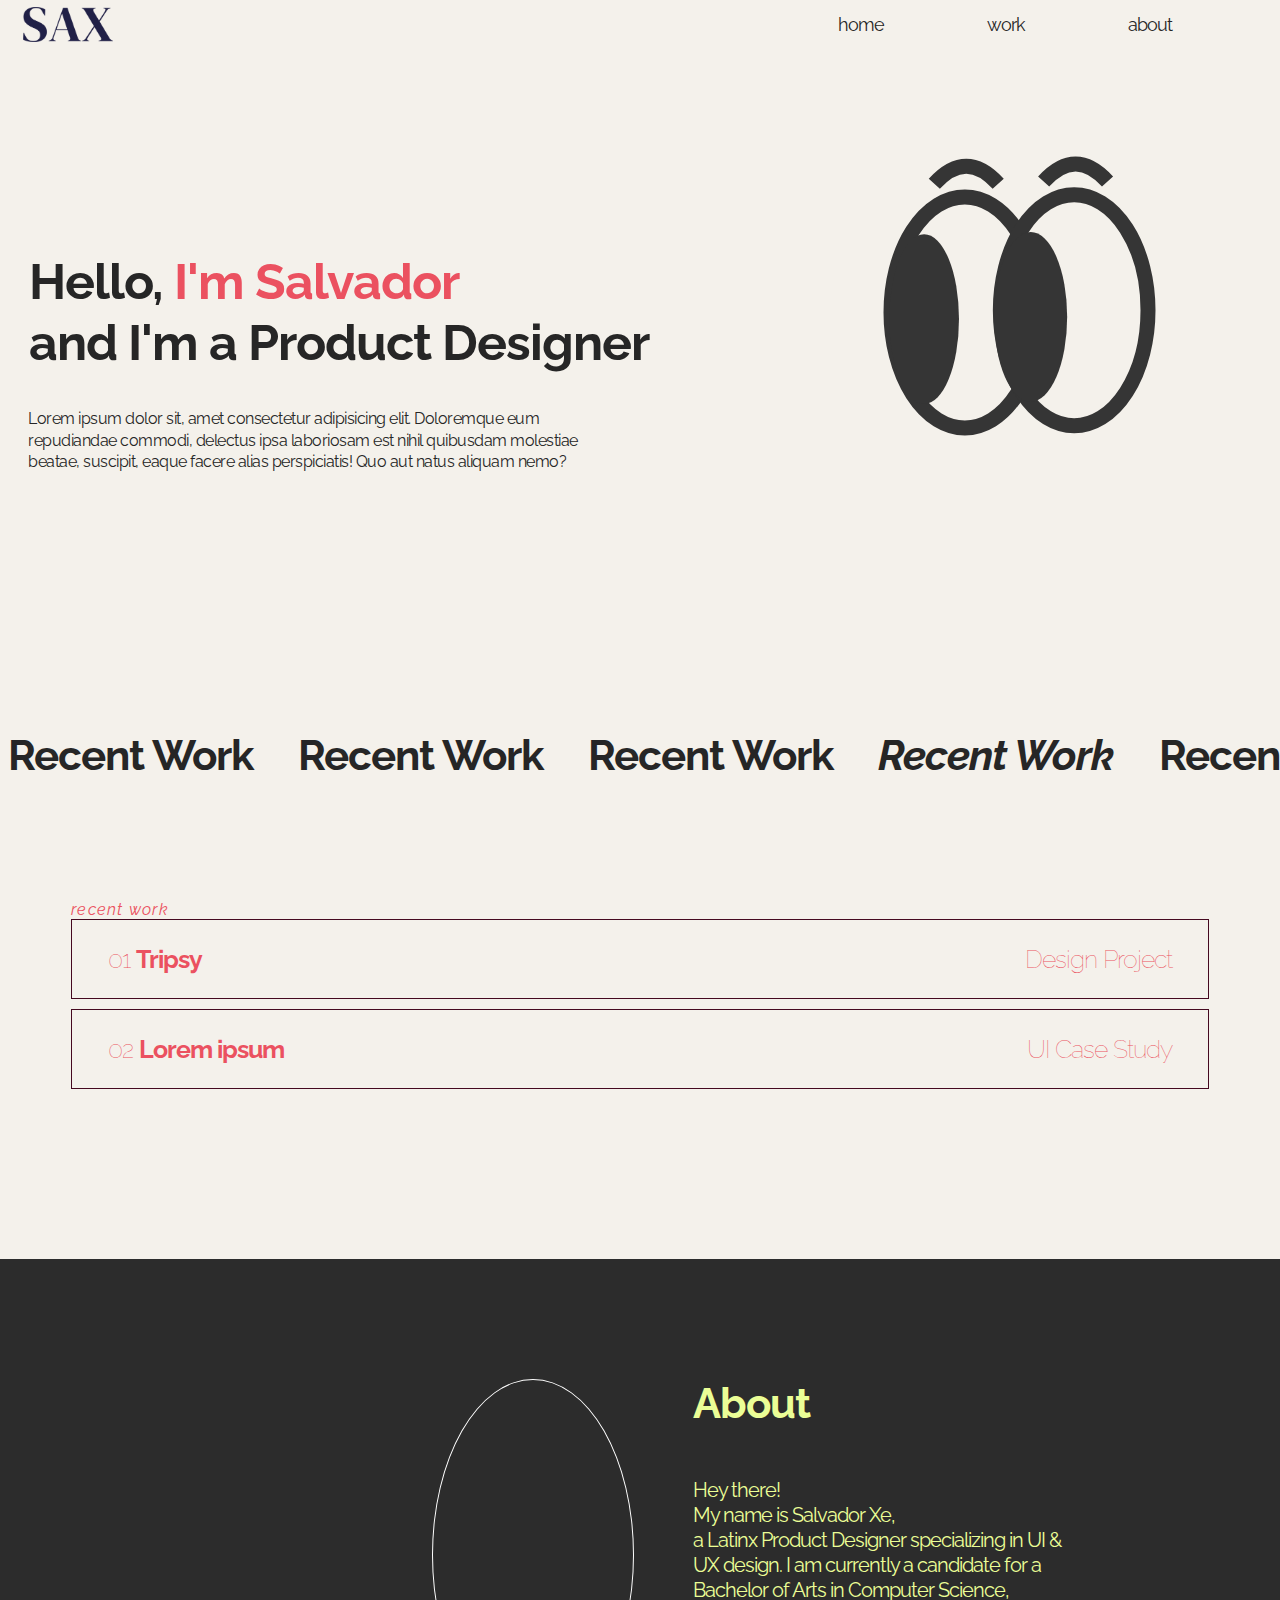
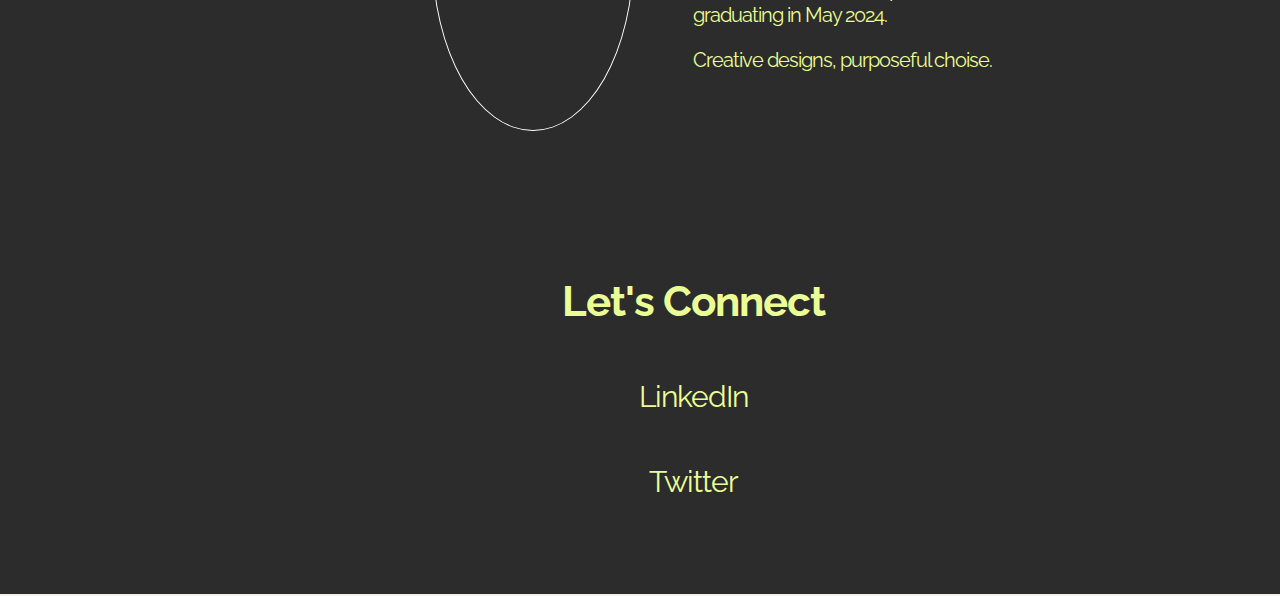
==== commit 7d241e09: "removed line break" ====
--- a/index.html
+++ b/index.html
@@ -53,7 +53,6 @@
           </div>
         </div>
     </div>
-    <hr>
     <!--project showcase-->
     <div id="works">
       <div class="container">
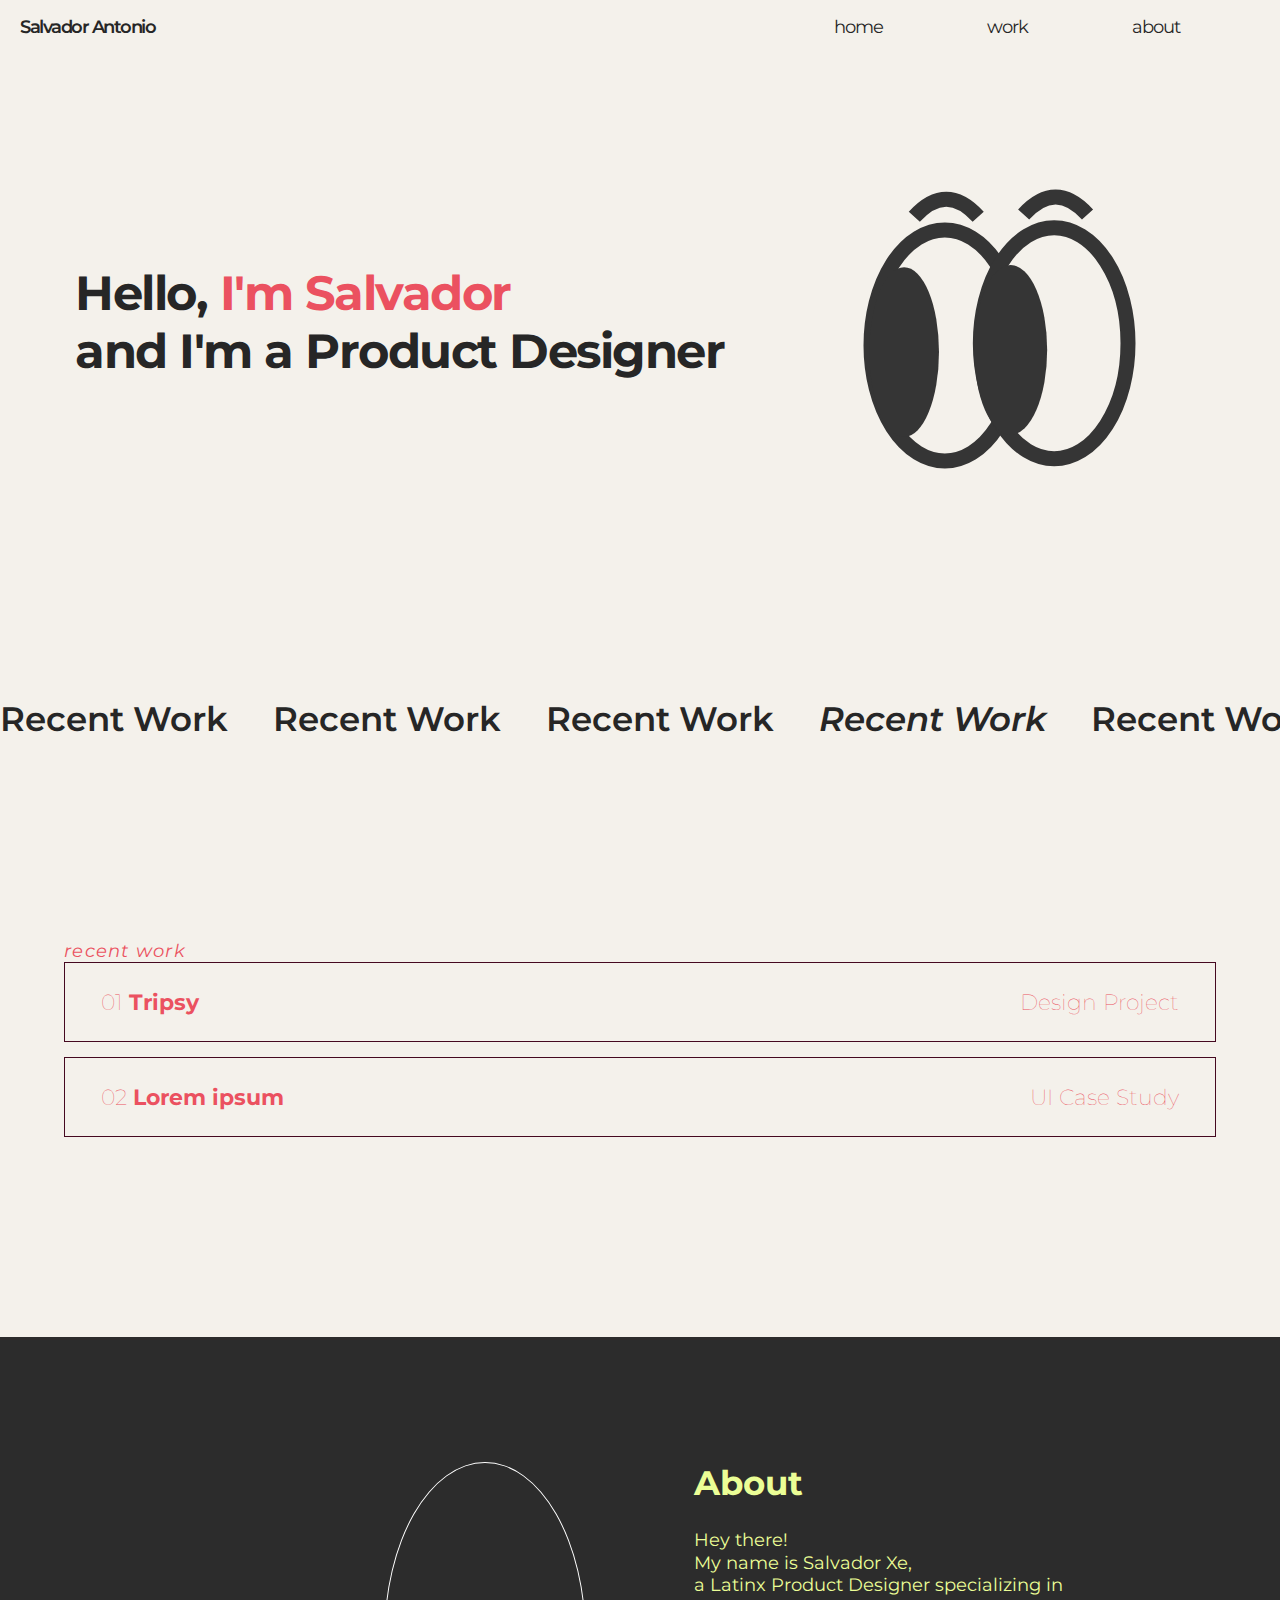
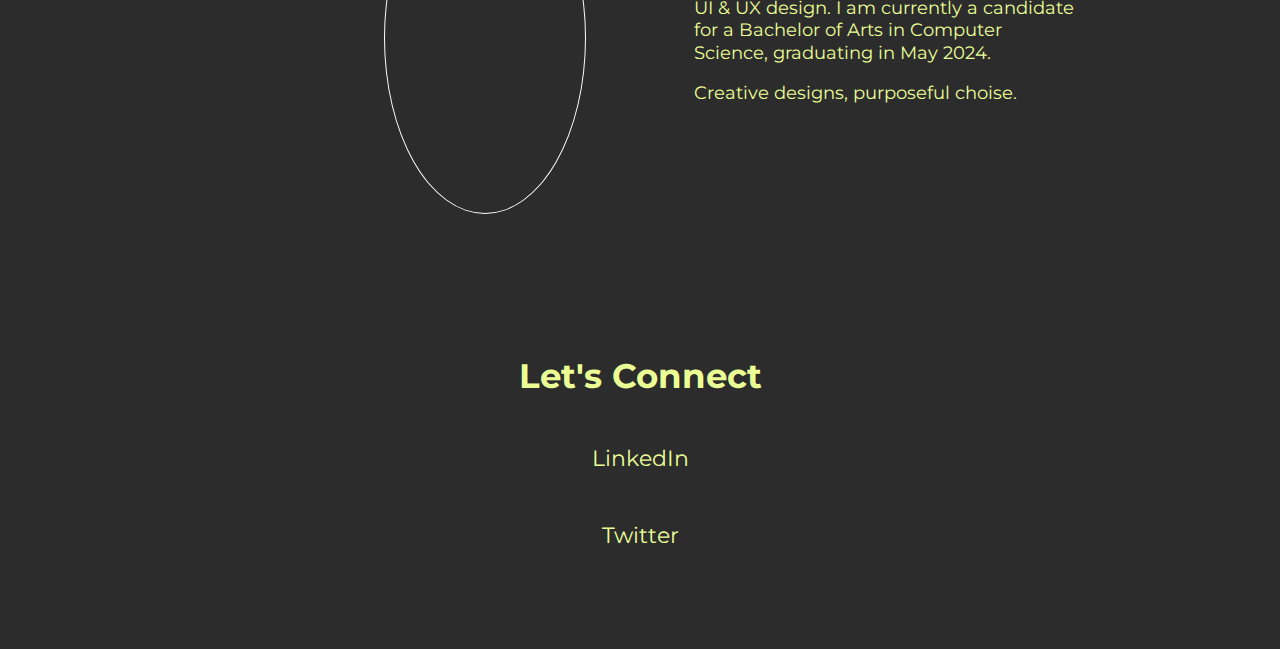
==== commit d720ee61: "Cleaned up CSS and UI of page. Navbar 90% finished; missing the case for smaller screen. Starting th" ====
--- a/index.html
+++ b/index.html
@@ -8,29 +8,30 @@
     <link rel="icon" type="image" href="/images/icon.png">
     <link rel="stylesheet" href="styles.css">
     <style>
-      @import url('https://fonts.googleapis.com/css2?family=Raleway:wght@100;300;400;700;800&display=swap');
+      @import url('https://fonts.googleapis.com/css2?family=Montserrat:wght@200;300;400;500;600;700;800;900&display=swap');
     </style>
   </head>
   <body>
     <!--header=home page-->
     <div id="header">
         <div class="container">
-          <nav id>
-              <img src="images/logo.png" class="logo">
+          <nav>
+              <a id="logo" href="index.html">Salvador Antonio</a>
               <ul>
-                  <li><a href="#">Home</a></li>
-                  <li><a href="#">Work</a></li>
-                  <li><a href="#">About</a></li>
+                  <li><a href="#home">Home</a></li>
+                  <li><a href="#works">Work</a></li>
+                  <li><a href="#about">About</a></li>
               </ul>
           </nav>
-          <div class="row">
+          <div class="header-row">
             <div class="hero">
               <div class="header-text">
+                <p id="alt">
+                  SALVADOR ANTONIO
+                  PRODUCT DESIGN
+                </p>
                 <h1>Hello, <span>I'm Salvador</span> </h1>
                 <h1>and I'm a <span id="pd">Product Designer</span></h1>
-              </div>
-              <div class="header-subtext">
-                <p>Lorem ipsum dolor sit, amet consectetur adipisicing elit. Doloremque eum repudiandae commodi, delectus ipsa laboriosam est nihil quibusdam molestiae beatae, suscipit, eaque facere alias perspiciatis! Quo aut natus aliquam nemo?</p>
               </div>
             </div>
             <div id="bg-cont">
@@ -63,7 +64,7 @@
         </div>
         <div class="works-col">
           <span id="works-header">recent work</span>
-          <button>
+          <button onclick="window.location.href='projects.html';">
             <span>
               01 <span id="pr-name">Tripsy</span>
             </span>
@@ -108,7 +109,6 @@
             <a href="https://twitter.com/ennsalad?s=21&t=iCA6GSl_lS43xps2Y5ktQA" target="_blank">Twitter</a>
         </div>
     </div>
-    
 	  <script src="index.js"></script>
   </body>
 </html>--- a/styles.css
+++ b/styles.css
@@ -1,33 +1,32 @@
 *{
-    font-family: 'Raleway', sans-serif;
-    letter-spacing: -1px;
+    font-family: 'Montserrat', sans-serif;
+}
+html{
+    scroll-behavior: smooth;
 }
 body{
-    max-width: 100%;
+    margin: 0;
     background-color: #F4F1EB;
     color: #262626;
     overflow-x: hidden;
 }
-.logo{
-    height: 35px;
-    width: 90px;
-    padding-left: 15px;
-}
+nav #logo{
+    color: #262626;
+    text-decoration: none;
+    font-size: 18px;
+    letter-spacing: -1.5px;
+    padding-left: 20px;
+    font-weight: 600;
+}
+
 nav{
     display: flex;
     align-items: center;
     justify-content: space-between;
-    margin: -10px;
-    padding: 0px 10px;
     white-space:nowrap;
-
 }
 nav ul{
     padding-right: 50px;
-}
-#header .container{
-    margin-bottom: 100px;
-    flex-basis: 10%;
 }
 nav ul li{
     display: inline-block;
@@ -47,38 +46,38 @@
     color:#EB5160;
     transition: 0.3s;
 }
-
+#header{
+    margin-bottom: 200px;
+}
+.header-row{
+    display: flex;
+    justify-content: space-between;
+    flex-wrap: wrap;
+    margin-top: 100px;
+}
+.hero{
+    margin-left: 75px;
+    margin-top: 50px;
+    white-space: nowrap;
+    flex-basis: 45%;
+}
 .header-text{
-    margin-top: 200px;
-    width: 50vw;
-    padding: 10px 20px;
-    white-space: nowrap;
+    padding-top: 60px;
+}
+#alt{
+    display: none;
 }
 .header-text span {
     color: #EB5160;
 }
 .header-text h1 {
-    font-size: 50px;
+    font-size: 48px;
     margin: 0px 0px;
-    letter-spacing: -1px;
-    padding: 1px;
-}
-.header-subtext{
-    margin-top: 25px;
-    width: 500px;
-    padding: 0px 20px;
-}
-.header-subtext p{
-    width: 550px;
-    letter-spacing: -0.5px;
-    line-height: 1.35;
-}
-#bg-cont svg{
-    display: inline-block;
-    padding-top: 100px;
-    margin-right: 100px;
-    width: auto;
-    height: auto;
+    letter-spacing: -1.5px;
+}
+#bg-cont{
+    width: 300px;
+    margin: 20px auto;
 }
 #eyeball-1{
     /*HOVER OFF*/
@@ -146,19 +145,17 @@
 
 #works{
     height: auto;
-    padding: 100px 0px;
+    margin: 100px 0px;
 }
 
 #works .sec-header{
     white-space: nowrap;
-    padding-bottom: 50px;
 }
 
 #works .sec-header p{
-    font-size: 42px;
+    font-size: 34px;
     color:#262626;
-    font-weight: bold;
-    margin-bottom: 0;
+    font-weight: 600;
 }
 
 #works .anim{
@@ -177,13 +174,12 @@
     font-style: italic;
     letter-spacing: 1.25px;
     color: #EB5160;
+    font-size: 18px;
 }
 
 .works-col{
     white-space: nowrap;
-    padding: 70px 0px;
-    margin: 0 auto;
-    display: block;
+    margin: 200px auto;
     width: 90%;
 }
 .works-col button{
@@ -191,7 +187,7 @@
     height: 80px;
     width: 100%;
     border: 1px solid #450920;
-    margin-bottom: 10px;
+    margin-bottom: 15px;
     display: flex;
     justify-content: space-between;
     align-items: center;
@@ -215,9 +211,7 @@
     color: #EB5160;
     margin: 0px 30px;
     font-weight:lighter;
-    font-size: 25px;
-    max-width: 200px;
-    display: inline-block;
+    font-size: 22px;
 }
 
 .works-col button span #pr-name{
@@ -252,13 +246,11 @@
     }
 }
 #about{
-    padding: 70px 0px;
-    width: 110%;
+    padding: 75px 0px;
+    width: 100%;
     height: auto;
     background-color: #2C2C2C;
     color: #EBFE96;
-    margin: -10px;
-    
 }
 #about .container .row{
     padding: 0px 100px;
@@ -267,7 +259,6 @@
     display: flex;
     justify-content: space-between;
     flex-wrap: wrap;
-    
 }
 .about-col1{
     flex-basis: 45%;
@@ -282,63 +273,74 @@
 }
 .sub-title{
     margin-top: 50px;
-    margin-bottom: 50px;
-    font-size: 42px;
+    margin-bottom: 25px;
+    font-size: 34px;
 }
 .about-col2{
     text-align: left;
     width: 500px;
     height: 500px;
-    flex-basis: 50%;
+    flex-basis: 45%;
 }
 .about-col2 span{
     display: inline-block;
     width: 30vw;
-    font-size: 20px;
+    font-size: 18px;
     font-weight: thin;
     line-height: 1.25;
 }
 .about-col2 p{
     width: 30vw;
-    font-size: 20px;
-}
-hr{
-    border-top: .5px solid #450920;
-    margin: -10px;
+    font-size: 18px;
 }
 .connect{
     padding-top: 20px;
     text-align: center;
 }
 .connect h1{
-    font-size: 42px;
+    font-size: 34px;
 }
 .connect a{
     padding-top: 25px;
     padding-bottom: 25px;
     text-decoration: none;
     color: #EBFE96;
-    font-size: 30px;
+    font-size: 22px;
     display: block;
 }
 @media only screen and (max-width: 600px) {
+    nav ul li a{
+        display: none;
+    }
     .works-col button:hover .proj-cover{
         display: none;
     }
     .works-col button span{
         display: block;
         text-align: left;
-        font-size: 22px;
+        font-size: 20px;
     }
     .header-text h1{
-        font-size: 32px;
+        display: none;
+    }
+    #alt{
+        font-size:68px;
+        font-weight: 700;
+        letter-spacing: -1.5px;
+        display: block;
+        margin-bottom: -25px;
+    }
+    .hero{
+        margin-left: 20px;
+        margin-top: -100px;
+        width: 100%;
+        text-align: left;
+        flex-basis: 0%;
+        white-space: pre-line;
     }
     #pd:hover::after{
         transform: scaleY(17);
     }
-    .header-subtext p{
-        width: 350px;
-    }
     .about-col1{
         display: none;
     }
@@ -350,6 +352,73 @@
     }
     .about-col2 span, .about-col2 p{
         width: 100%;
-        font-size: 26px;
-    }
+        font-size: 25px;
+    }
+    #bg-cont{
+        transform: scale(0.75);
+    }
+}
+
+/*Project Styling*/
+.project-title {
+    margin: 100px 20px;
+}
+.project-title span{
+    color: #262626;
+    font-size: 80px;
+    font-weight: normal;
+}
+.skills{
+    margin: 35px 0px;
+}
+.skills span{
+    margin-bottom: 15px;
+    margin-right: 10px;
+    display: inline-block;
+    font-size: 18px;
+    padding: 7px 7px;
+    border-radius: 100px;
+    border: 1px solid #450920;
+}
+.proj-desc{
+    margin: 35px 0px;
+}
+.proj-desc #sum{
+    font-size: 18px;
+}
+.header-image{
+    height: 350px;
+    padding: 0;
+}
+#expand {
+    margin-top: 200px;
+    background: #dc143c;
+    min-height: 50%;
+    min-width: 20%;
+    position: relative;
+    max-height: 100%;
+}
+.proj-row{
+    display: flex;
+    justify-content: space-between;
+    flex-wrap: wrap;
+    margin: 0px 100px;
+}
+.prob{
+    flex-basis: 45%;
+}
+.sol{
+    flex-basis: 45%;
+}
+
+.prob h1, .sol h1{
+    color: #262626;
+}
+.prob span, .sol span{
+    letter-spacing: -0.5px;
+    line-height: 30px;
+    color: #262626;
+    font-size: 18px;
+    display: inline-block;
+    width: 450px;
 }